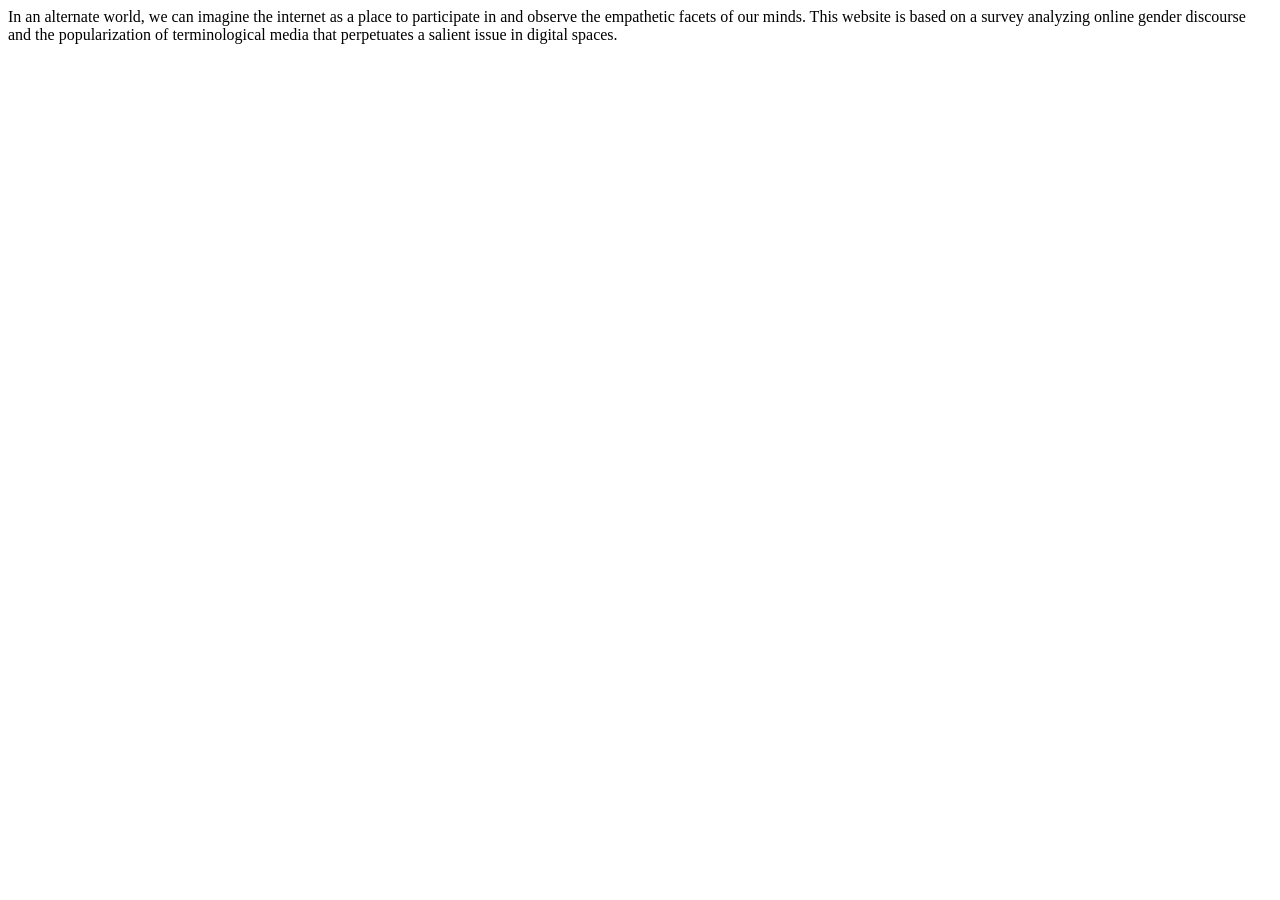
==== about.html @ 2642a223 "commit" ====
<!doctype html>
<html lang="en">
<head>
  <meta charset="UTF-8">
  <meta name="viewport" content="width=device-width, initial-scale=1.0">
  <title>About</title>
  <link rel="stylesheet" href="./resources/about.css">
  <link rel="stylesheet" href="about.css">
</head>
<body>
    <div class="about-text"
        <div class="about"> In an alternate world, we can imagine the internet as a place to participate in and observe the empathetic facets of our minds. This website is based on a survey analyzing online gender discourse and the popularization of terminological media that perpetuates a salient issue in digital spaces.
        </div>
    </div>
</body>
</html>
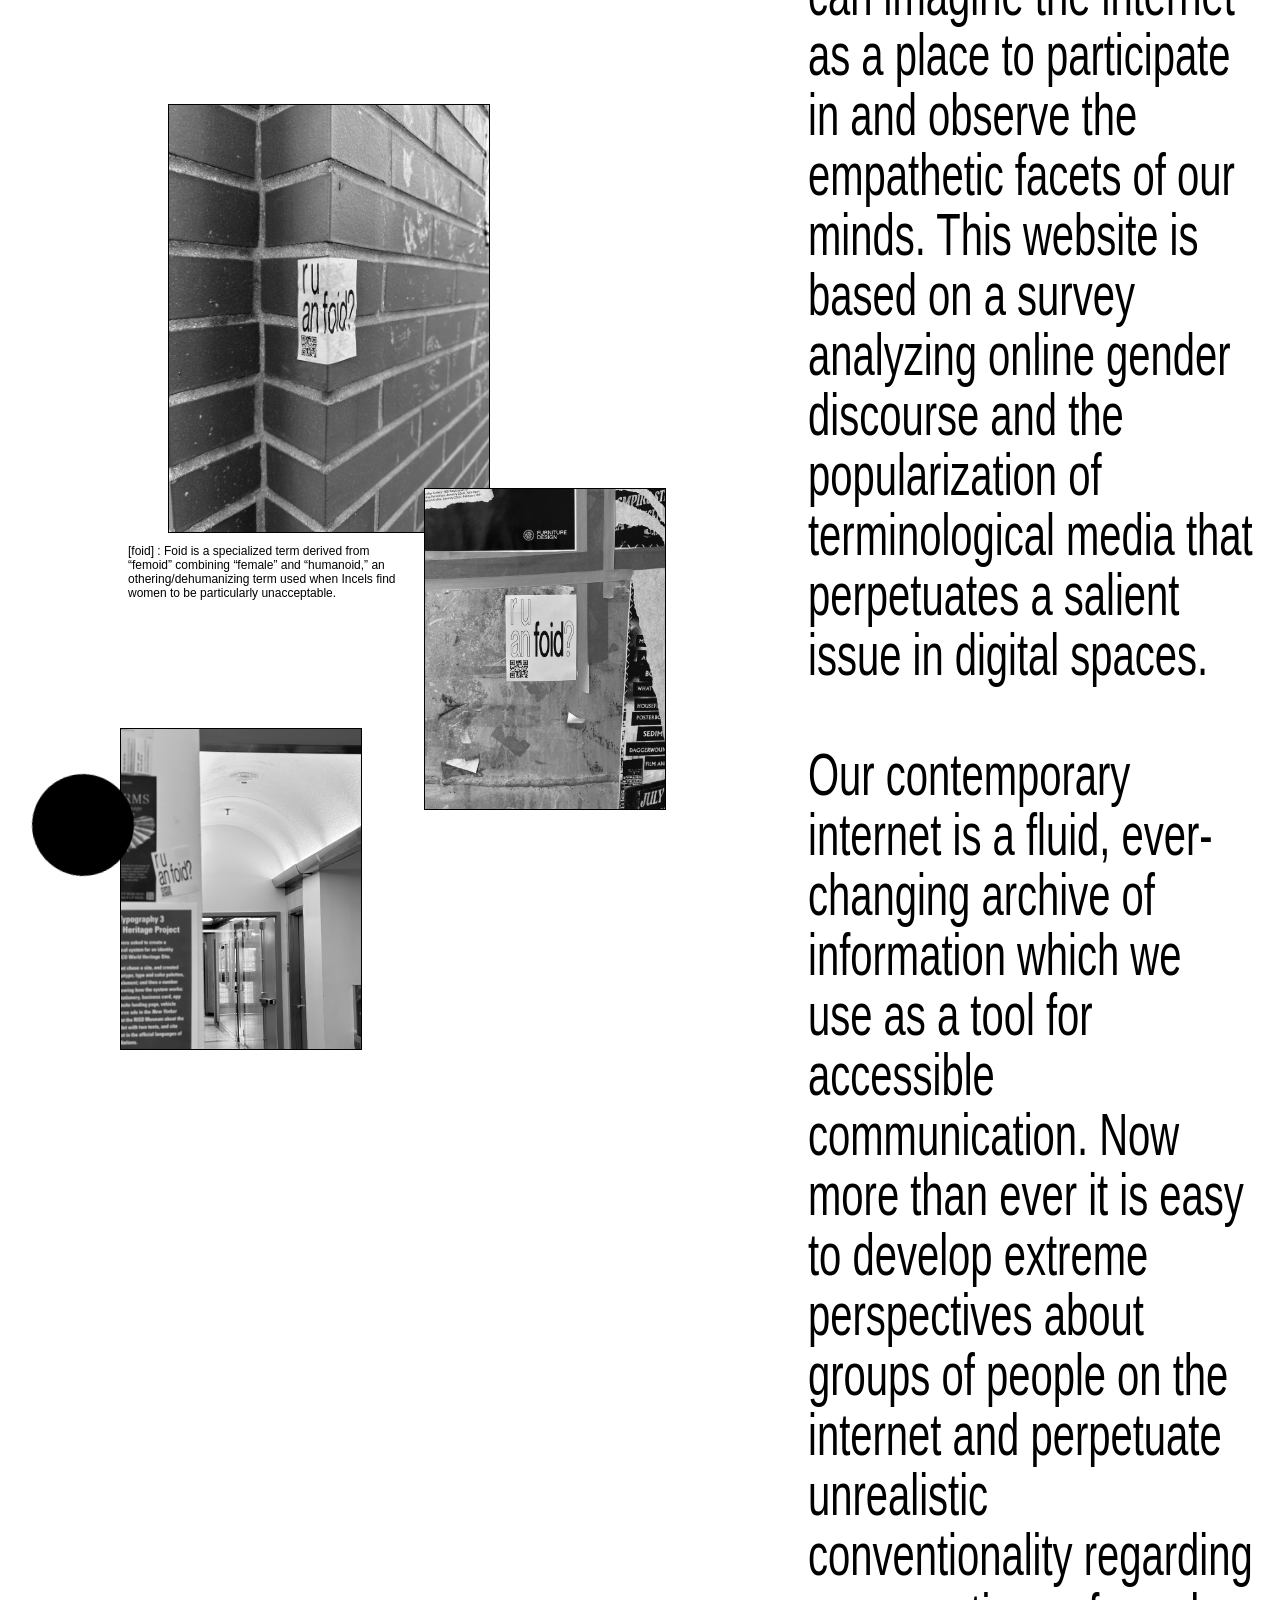
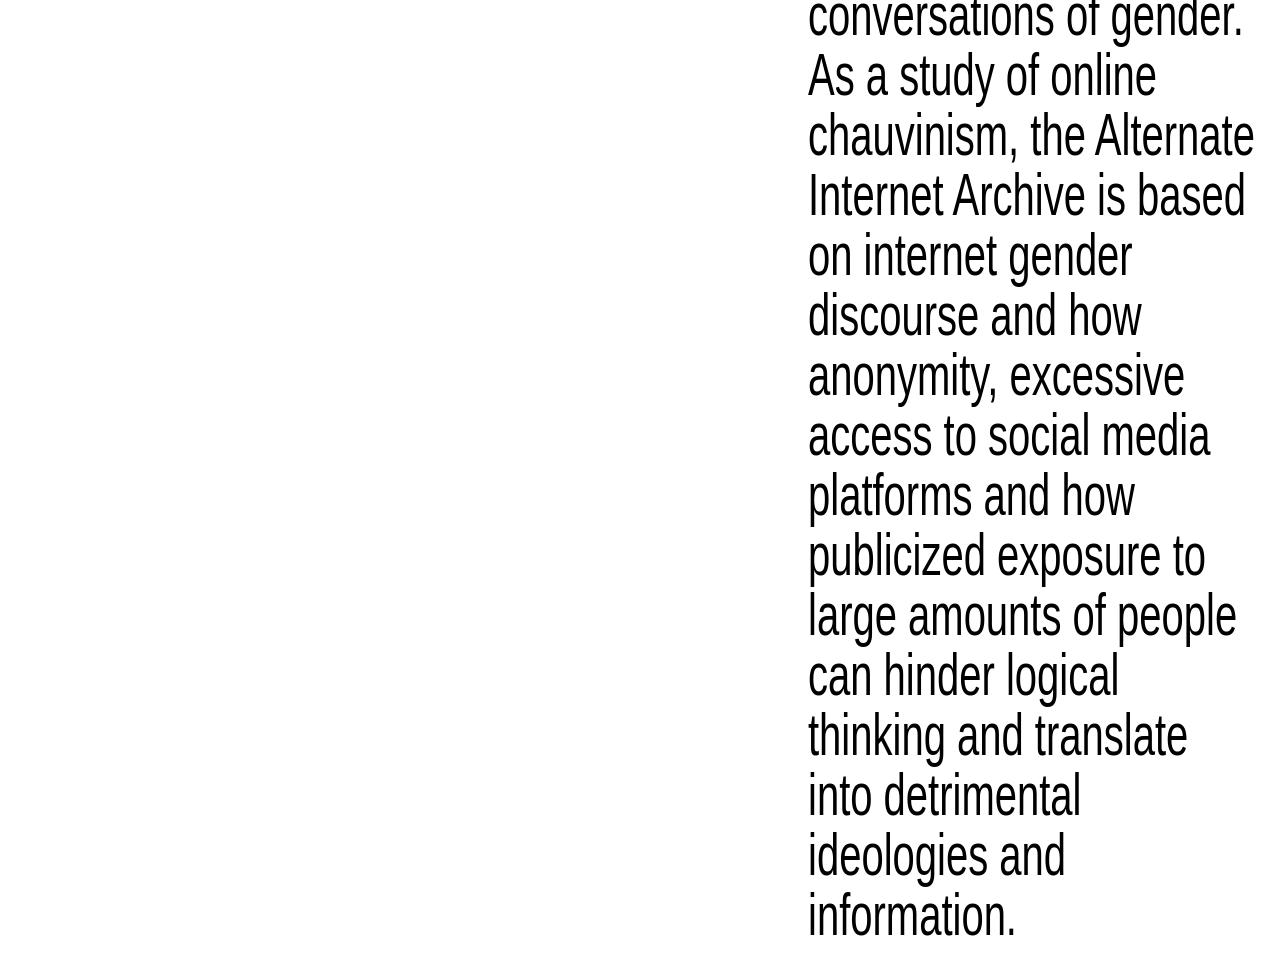
==== commit 952948e8: "idk" ====
--- a/about.html
+++ b/about.html
@@ -8,9 +8,24 @@
   <link rel="stylesheet" href="about.css">
 </head>
 <body>
-    <div class="about-text"
+    <div class="foid-images">
+      <img src="./images/foid.JPG" class="place1">
+      <img src="./images/foid2.JPG" class="place2">
+      <img src="./images/foid3.JPG" class="place3">
+    </div>
+    <div class="def">
+      [foid] : Foid is a specialized term derived from “femoid” combining “female” and “humanoid,” an othering/dehumanizing term used when Incels find women to be particularly unacceptable.
+    </div>
+      <div class="about-text">
         <div class="about"> In an alternate world, we can imagine the internet as a place to participate in and observe the empathetic facets of our minds. This website is based on a survey analyzing online gender discourse and the popularization of terminological media that perpetuates a salient issue in digital spaces.
+        <br><br>
+        Our contemporary internet is a fluid, ever-changing archive of information which we use as a tool for accessible communication. Now more than ever it is easy to develop extreme perspectives about groups of people on the internet and perpetuate unrealistic conventionality regarding conversations of gender. As a study of online chauvinism, the Alternate Internet Archive is based on internet gender discourse and how anonymity, excessive access to social media platforms and how publicized exposure to large amounts of people can hinder logical thinking and translate into detrimental ideologies and information.
         </div>
+      </div>
+    <a href="index.html">
+    <div class="back">
+      back
     </div>
+    </a>
 </body>
 </html>
--- a/about.css
+++ b/about.css
@@ -0,0 +1,95 @@
+*{
+    background-color: rgb(255, 255, 255);
+    font-family: B2Hana-Regular, sans-serif;
+    cursor: pointer;
+}
+
+.foid-images {
+    position: absolute;
+    max-width: 20rem;
+    z-index: 10;
+}
+
+.foid-images img {
+    
+    object-fit: cover;
+    filter: grayscale(100%);
+    position: absolute;
+}
+
+.def {
+    position: absolute;
+    top: 34rem;
+    left: 8rem;
+    font-size: .75rem;
+    font-family: Arial, Helvetica, sans-serif;
+    z-index: 10;
+    width: 18rem;
+}
+
+.place1 {
+    top: 6rem;
+    left: 10rem;
+    width: 20rem;
+    border: .75px solid black;
+}
+
+.place2 {
+    top: 30rem;
+    left: 26rem;
+    width: 15rem;
+    border: .75px solid black;
+    
+}
+
+.place3 {
+    top: 45rem;
+    left: 7rem;
+    width: 15rem;
+    border: .75px solid black;
+}
+
+.about-text{
+    display: inline-block;
+    font-family: Arial, Helvetica, sans-serif;
+    font-size: 2.5rem;
+    padding: 1rem;
+    padding-top: 17rem;
+    padding-left: 50rem;
+    min-height: 200px;
+
+    transform: scaleY(1.5);
+    transform-origin: center;
+
+    line-height: 1;
+}
+
+.back{
+    position: fixed;
+      font-family: Arial, Helvetica, sans-serif;
+      width: 100px;
+      height: 100px;
+      background: black;
+      border-radius: 50%;
+      border: 0.5px solid black;
+      transition: 150ms ease;
+      bottom: 1.5rem;
+      left: 2rem;
+      z-index: 10;
+  
+      /* about text */
+      display: flex;
+      align-items: center;
+      justify-content: center;
+      font-size: 2rem;
+      transform: rotate(-10deg);
+      text-decoration: none;
+      color: black;
+  }
+  
+  .back:hover {
+      background: rgb(255, 255, 255);
+      width: 150px;
+      height: 150px;
+      font-size: 3rem;
+    }
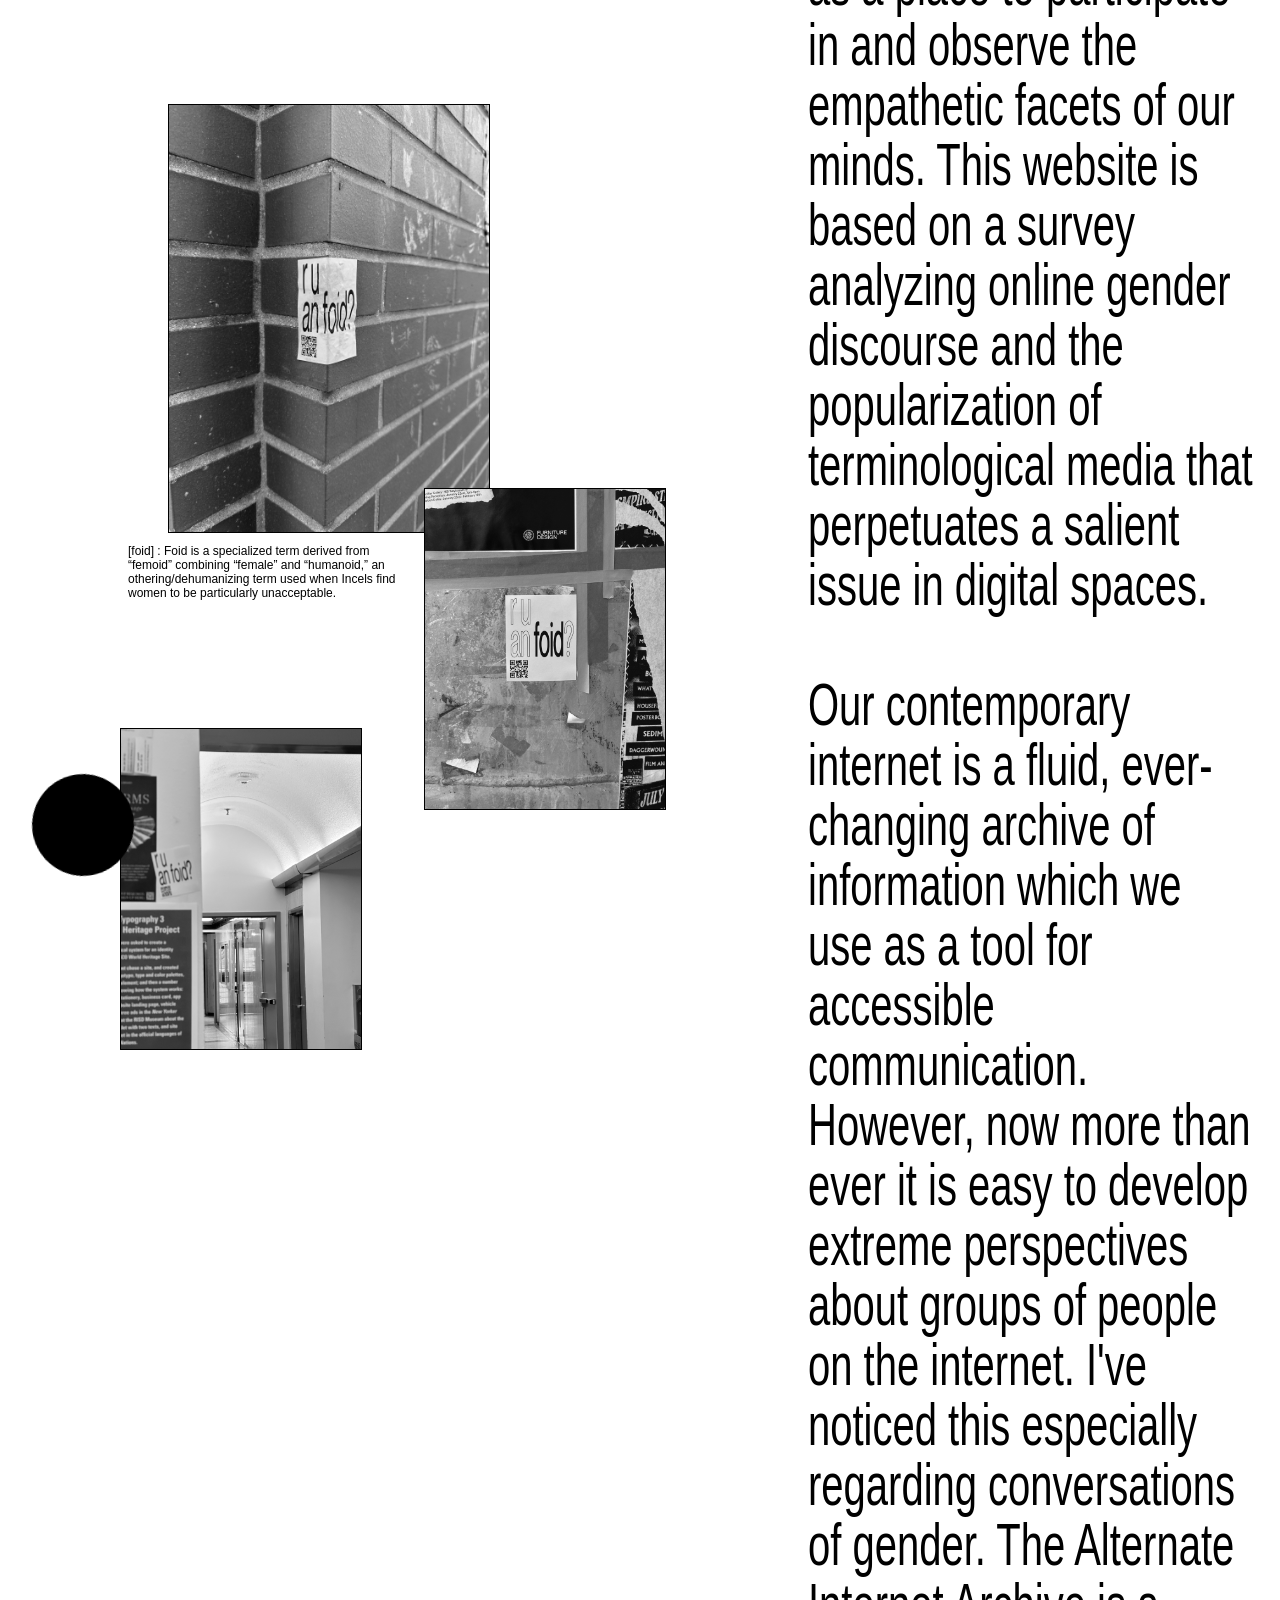
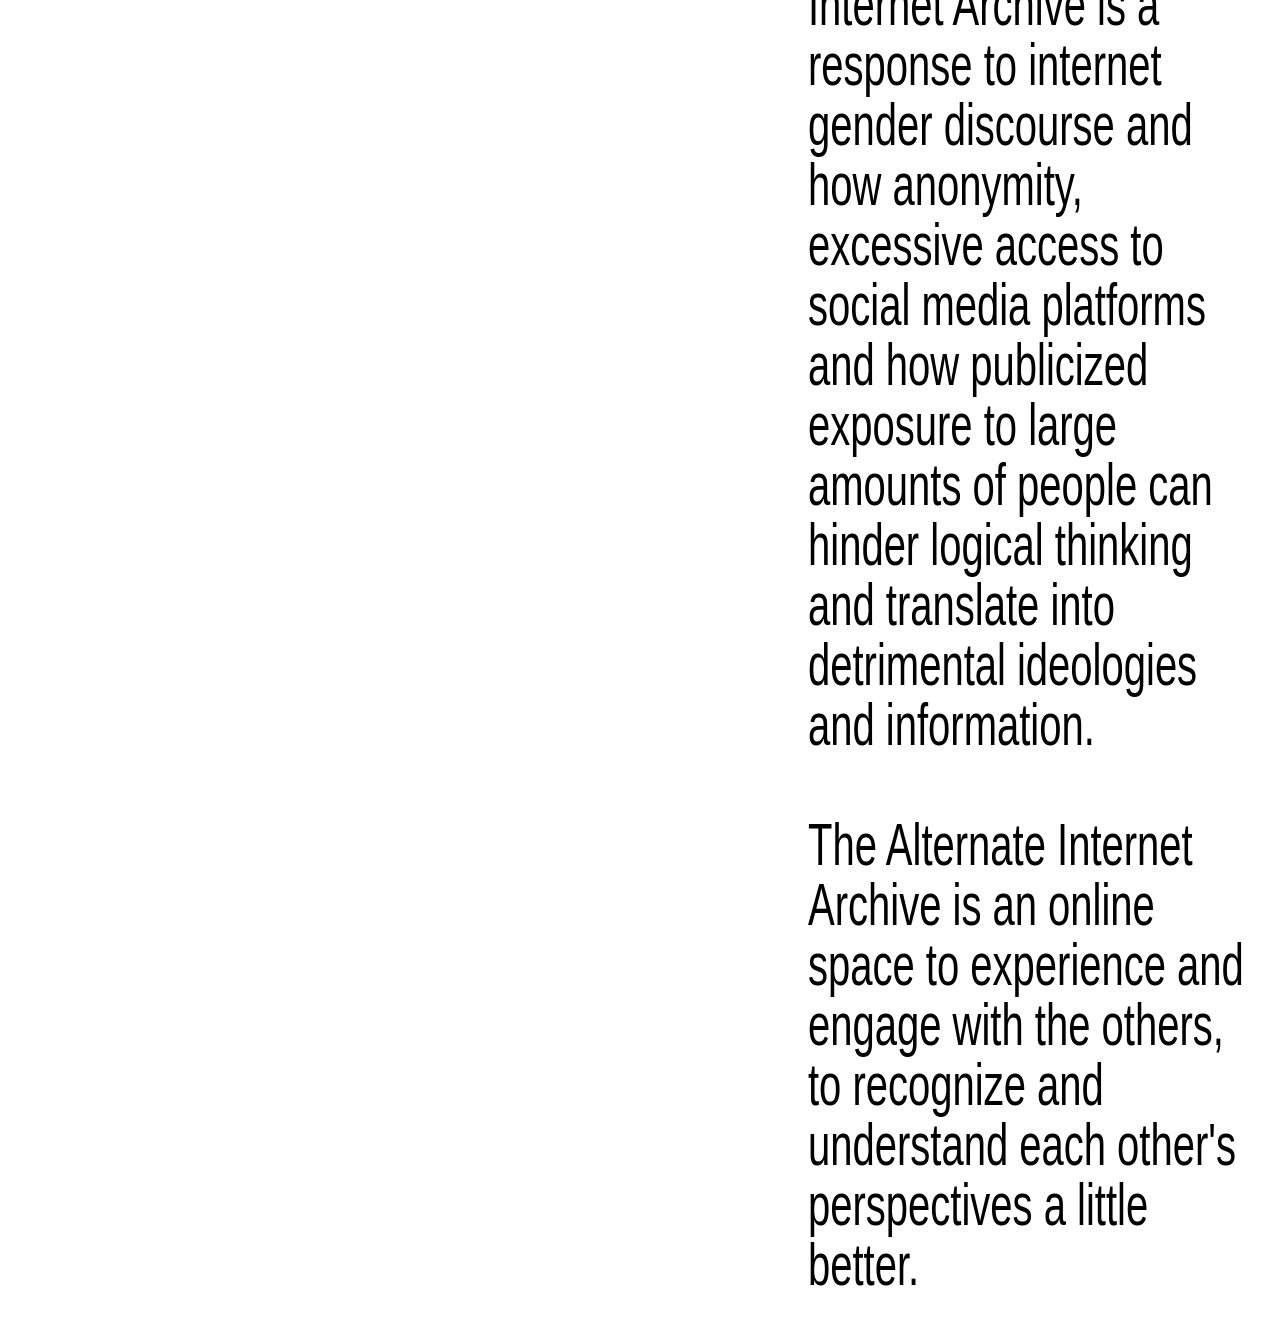
==== commit c92bb10d: "vre" ====
--- a/about.html
+++ b/about.html
@@ -19,8 +19,10 @@
       <div class="about-text">
         <div class="about"> In an alternate world, we can imagine the internet as a place to participate in and observe the empathetic facets of our minds. This website is based on a survey analyzing online gender discourse and the popularization of terminological media that perpetuates a salient issue in digital spaces.
         <br><br>
-        Our contemporary internet is a fluid, ever-changing archive of information which we use as a tool for accessible communication. Now more than ever it is easy to develop extreme perspectives about groups of people on the internet and perpetuate unrealistic conventionality regarding conversations of gender. As a study of online chauvinism, the Alternate Internet Archive is based on internet gender discourse and how anonymity, excessive access to social media platforms and how publicized exposure to large amounts of people can hinder logical thinking and translate into detrimental ideologies and information.
-        </div>
+        Our contemporary internet is a fluid, ever-changing archive of information which we use as a tool for accessible communication. However, now more than ever it is easy to develop extreme perspectives about groups of people on the internet. I've noticed this especially regarding conversations of gender. The Alternate Internet Archive is a response to internet gender discourse and how anonymity, excessive access to social media platforms and how publicized exposure to large amounts of people can hinder logical thinking and translate into detrimental ideologies and information. 
+        <br><br>
+        The Alternate Internet Archive is an online space to experience and engage with the others, to recognize and understand each other's perspectives a little better.
+      </div>
       </div>
     <a href="index.html">
     <div class="back">
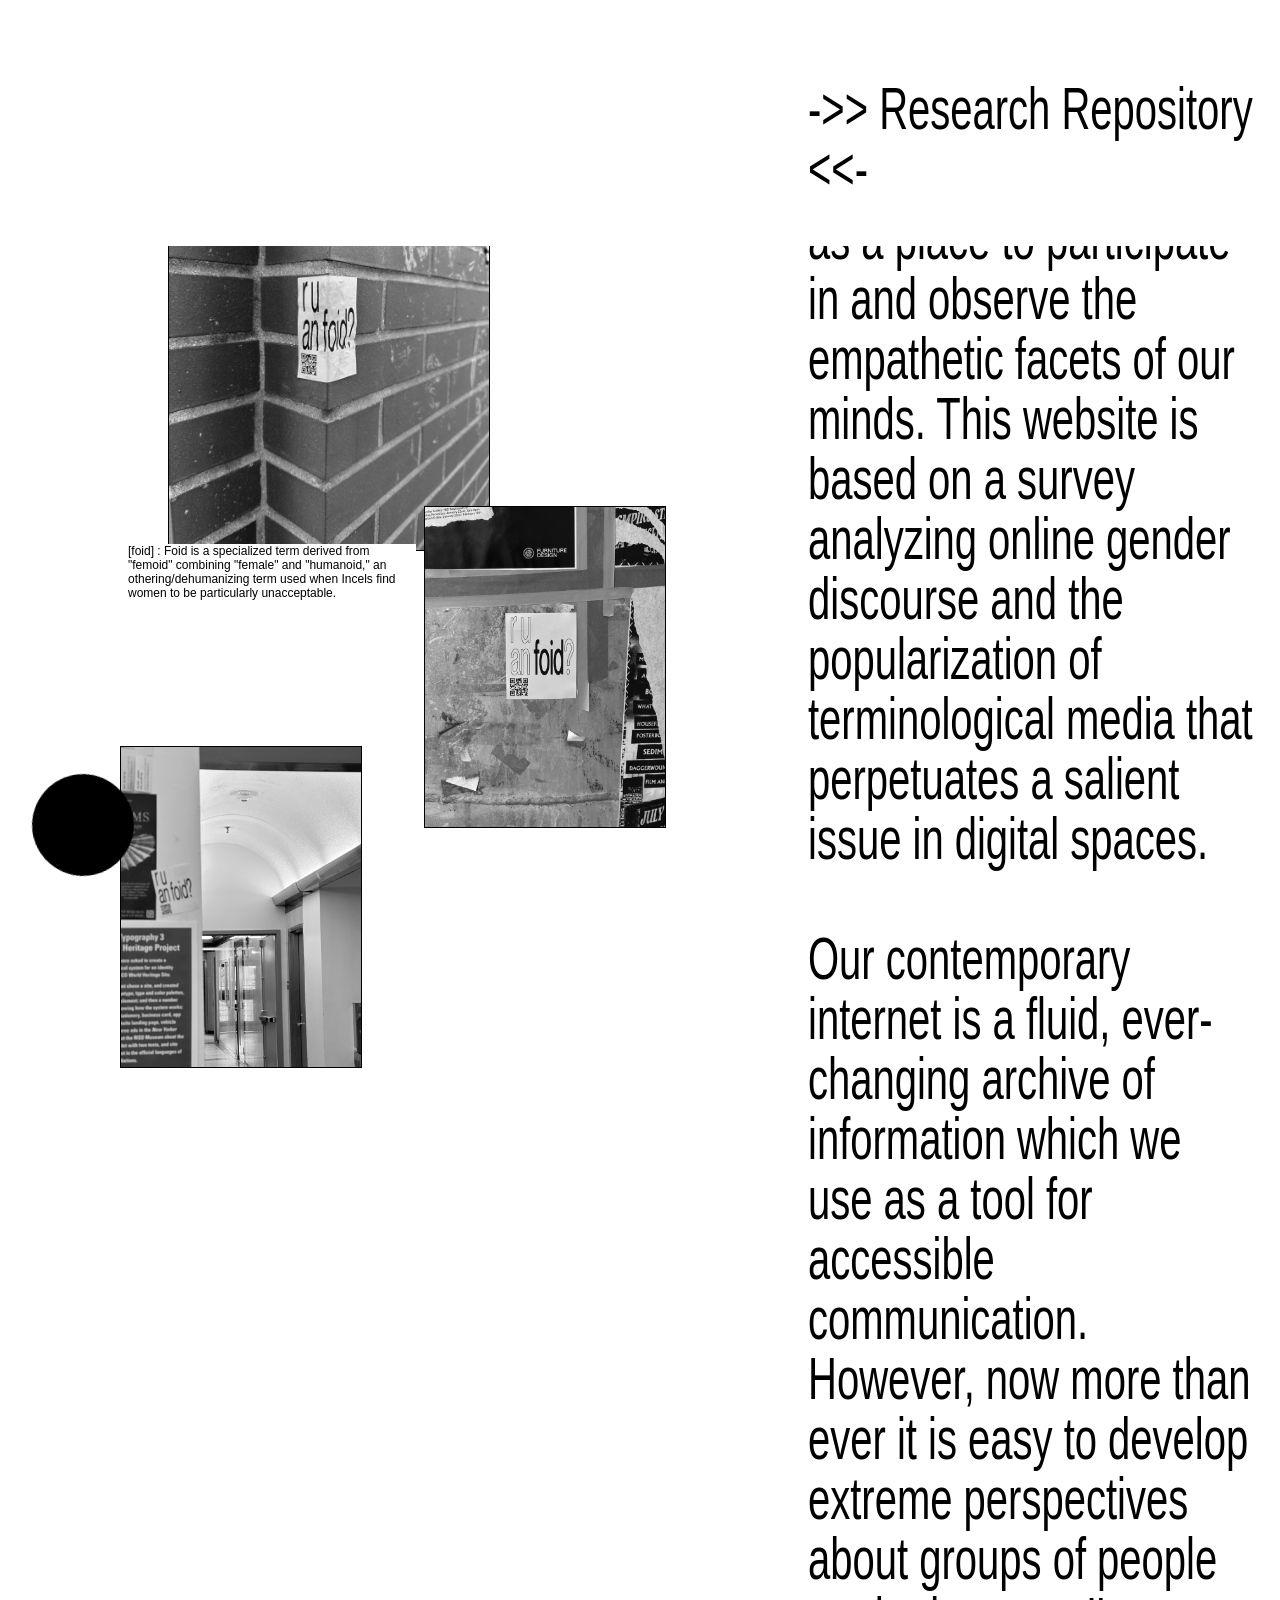
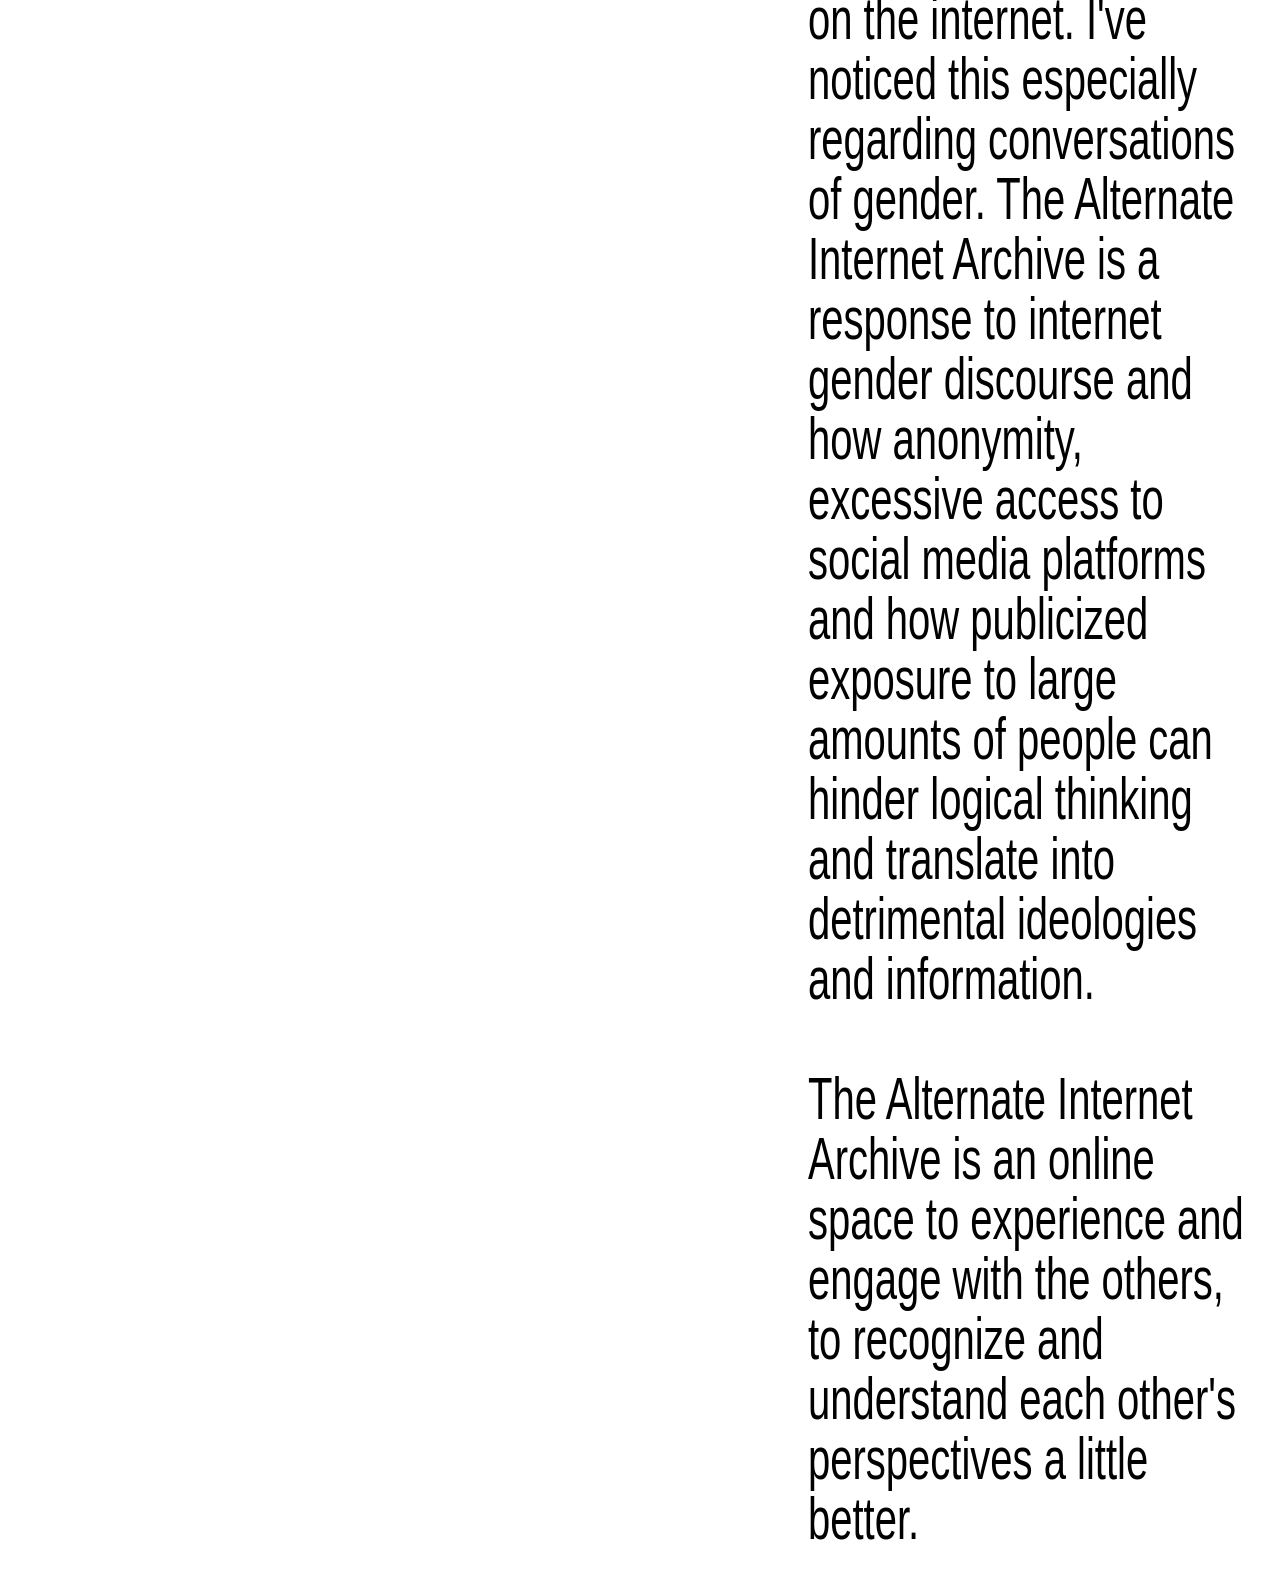
==== commit 9e2c4d76: "??" ====
--- a/about.html
+++ b/about.html
@@ -4,7 +4,7 @@
   <meta charset="UTF-8">
   <meta name="viewport" content="width=device-width, initial-scale=1.0">
   <title>About</title>
-  <link rel="stylesheet" href="./resources/about.css">
+  <link rel="stylesheet" href="./resources/about.css">"
   <link rel="stylesheet" href="about.css">
 </head>
 <body>
@@ -14,9 +14,13 @@
       <img src="./images/foid3.JPG" class="place3">
     </div>
     <div class="def">
-      [foid] : Foid is a specialized term derived from “femoid” combining “female” and “humanoid,” an othering/dehumanizing term used when Incels find women to be particularly unacceptable.
+      [foid] : Foid is a specialized term derived from "femoid" combining "female" and "humanoid," an othering/dehumanizing term used when Incels find women to be particularly unacceptable.
     </div>
-      <div class="about-text">
+    <div class="research-repo">
+      <a href="research.html">
+        ->> Research Repository <<-</a>
+    </div>
+    <div class="about-text">
         <div class="about"> In an alternate world, we can imagine the internet as a place to participate in and observe the empathetic facets of our minds. This website is based on a survey analyzing online gender discourse and the popularization of terminological media that perpetuates a salient issue in digital spaces.
         <br><br>
         Our contemporary internet is a fluid, ever-changing archive of information which we use as a tool for accessible communication. However, now more than ever it is easy to develop extreme perspectives about groups of people on the internet. I've noticed this especially regarding conversations of gender. The Alternate Internet Archive is a response to internet gender discourse and how anonymity, excessive access to social media platforms and how publicized exposure to large amounts of people can hinder logical thinking and translate into detrimental ideologies and information. 
--- a/about.css
+++ b/about.css
@@ -54,7 +54,7 @@
     font-family: Arial, Helvetica, sans-serif;
     font-size: 2.5rem;
     padding: 1rem;
-    padding-top: 17rem;
+    padding-top: 20rem;
     padding-left: 50rem;
     min-height: 200px;
 
@@ -92,4 +92,23 @@
       width: 150px;
       height: 150px;
       font-size: 3rem;
-    }+    }
+
+.research-repo {
+    display: inline-block;
+    font-family: Arial, Helvetica, sans-serif;
+    font-size: 2.5rem;
+    padding-top: 4rem;
+    padding-bottom: 2rem;
+    padding-left: 50rem;
+    transform: scaleY(1.5);
+    transform-origin: center;
+    line-height: 1;
+    z-index: 10;
+    position: relative;
+}
+
+.research-repo a {
+    text-decoration: none;
+    color: black;
+}
